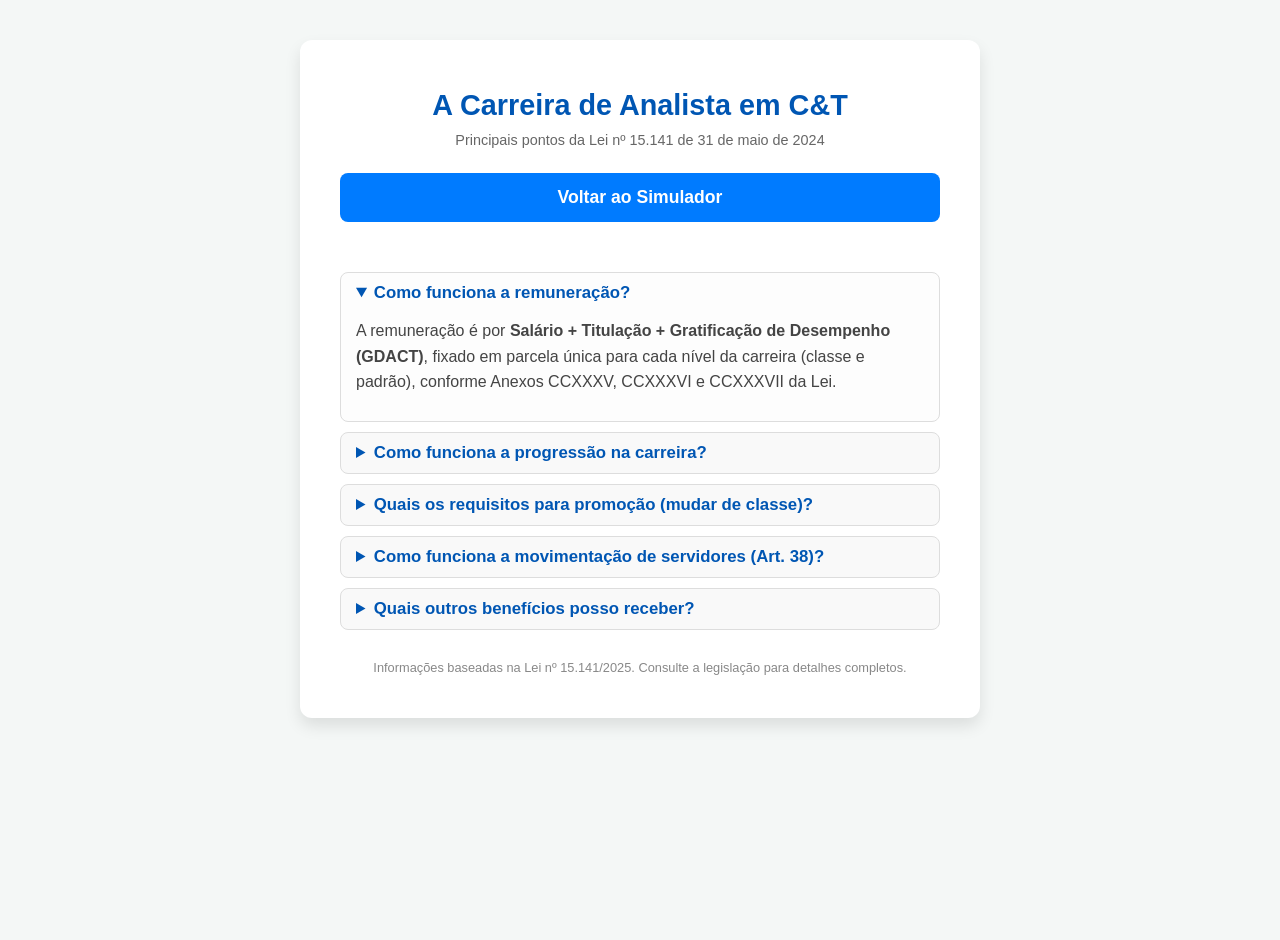
==== carreira.html @ f3e69479 "Add files via upload v1.0" ====
<!DOCTYPE html>
<html lang="pt-BR">
<head>
    <meta charset="UTF-8">
    <meta name="viewport" content="width=device-width, initial-scale=1.0">
    <title>Sobre a Carreira de Analista em Ciência e Tecnologia - Lei 15.141/2025</title>
    <link rel="stylesheet" href="style.css">
</head>
<body>

    <div class="container">
        <h1>A Carreira de Analista em C&T</h1>
        <p class="subtitle">Principais pontos da Lei nº 15.141 de 31 de maio de 2024</p>
        
        <a href="index.html" class="button-link">Voltar ao Simulador</a>

        <section class="faq-section">
            <details open>
                <summary>Como funciona a remuneração?</summary>
                <p>A remuneração é por <strong>Salário + Titulação + Gratificação de Desempenho (GDACT)</strong>, fixado em parcela única para cada nível da carreira (classe e padrão), conforme Anexos CCXXXV, CCXXXVI e CCXXXVII da Lei.</p>
            </details>
            <details>
                <summary>Como funciona a progressão na carreira?</summary>
                <p>Existem dois tipos de desenvolvimento na carreira:</p>
                <ul>
                    <li><strong>Progressão Funcional:</strong> Passagem de um padrão para o seguinte dentro da mesma classe (ex: de A-I para A-II). Ocorre anualmente e exige avaliação de desempenho satisfatória.</li>
                    <li><strong>Promoção:</strong> Passagem do último padrão de uma classe para o primeiro da classe seguinte (ex: de A-V para B-I). Exige requisitos adicionais de qualificação e experiência.</li>
                </ul>
            </details>
            <details>
                <summary>Quais os requisitos para promoção (mudar de classe)?</summary>
                <p>Conforme o Art. 13, para ser promovido à classe seguinte, o servidor precisa cumprir o interstício de 12 meses no último padrão de sua classe, ter avaliação de desempenho positiva</p>        </details>
             <details>
                <summary>Como funciona a movimentação de servidores (Art. 38)?</summary>
                <p>Após 3 anos de efetivo exercício no cargo, o Analista em TI poderá ser movimentado para atuar em outros órgãos ou entidades da Administração Pública Federal. Essa movimentação, também conhecida como cessão, permite que o servidor tenha experiências em diferentes locais, mas continue pertencendo à carreira de TI em seu órgão de origem. Os detalhes e procedimentos dessa movimentação dependerão de um ato do Poder Executivo Federal.</p>
            </details>
             <details>
                <summary>Quais outros benefícios posso receber?</summary>
                <p>Além do subsídio, o servidor pode ter direito aos benefícios simulados:</p>
                <ul>
                    <li><strong>Auxílio-Alimentação:</strong> Valor fixo mensal.</li>
                    <li><strong>Auxílio-Transporte:</strong> Valor variável, com contrapartida de 6% do subsídio.</li>
                    <li><strong>Auxílio Pré-Escolar (Creche):</strong> Para dependentes até 6 anos.</li>
                    <li><strong>Ressarcimento de Saúde Suplementar:</strong> Valor per capita que varia com a renda e a idade.</li>
                    <li>Pagamentos anuais como <strong>1/3 de férias</strong> e <strong>13º salário</strong>.</li>
                </ul>
            </details>
        </section>

        <div class="footer">
            <p>Informações baseadas na Lei nº 15.141/2025. Consulte a legislação para detalhes completos.</p>
        </div>
    </div>

</body>
</html>
---- style.css ----
body {
    font-family: -apple-system, BlinkMacSystemFont, "Segoe UI", Roboto, Helvetica, Arial, sans-serif;
    background-color: #f4f7f6;
    color: #333;
    display: flex;
    justify-content: center;
    align-items: flex-start;
    min-height: 100vh;
    margin: 0;
    padding: 20px;
}
.container {
    background-color: #ffffff;
    padding: 30px 40px;
    border-radius: 12px;
    box-shadow: 0 8px 16px rgba(0,0,0,0.1);
    width: 100%;
    max-width: 600px;
    margin: 20px 0;
}
h1 {
    color: #0056b3;
    text-align: center;
    font-size: 1.8em;
    margin-bottom: 10px;
}
p.subtitle {
    text-align: center;
    margin-top: 0;
    margin-bottom: 25px;
    color: #666;
    font-size: 0.9em;
}
.form-group { margin-bottom: 20px; }
.form-row { display: flex; gap: 15px; flex-wrap: wrap; }
.form-row .form-group { flex: 1 1 100px; }
fieldset {
    border: 1px solid #ddd;
    border-radius: 8px;
    padding: 15px 15px 0 15px;
    margin-bottom: 20px;
}
legend {
    font-weight: 600;
    color: #0056b3;
    padding: 0 10px;
    font-size: 1.1em;
}
label {
    display: block;
    margin-bottom: 8px;
    font-weight: 600;
    color: #555;
    font-size: 0.9em;
}
input, select {
    width: 100%;
    padding: 12px;
    border: 1px solid #ccc;
    border-radius: 8px;
    background-color: #fff;
    font-size: 1em;
    box-sizing: border-box;
}
input[type="number"]::-webkit-outer-spin-button,
input[type="number"]::-webkit-inner-spin-button {
    -webkit-appearance: none;
    margin: 0;
}
input[type="number"] { -moz-appearance: textfield; }
button, .button-link {
    width: 100%;
    padding: 14px;
    background-color: #007bff;
    color: #ffffff;
    border: none;
    border-radius: 8px;
    font-size: 1.1em;
    font-weight: bold;
    cursor: pointer;
    text-align: center;
    text-decoration: none;
    display: inline-block;
    box-sizing: border-box;
    transition: background-color 0.3s;
}
button:hover, .button-link:hover { background-color: #0056b3; }
#results { margin-top: 30px; padding-top: 20px; border-top: 1px solid #eee; }
#results h2 { text-align: center; color: #333; margin-bottom: 20px; }
.result-item { display: flex; justify-content: space-between; padding: 10px 5px; border-bottom: 1px solid #f0f0f0; font-size: 1.05em; }
.result-item:last-child { border-bottom: none; }
.result-item span { font-weight: 500; }
.result-item span.label { color: #555; }
.result-item span.value.positive { color: #28a745; }
.result-item span.value.negative { color: #dc3545; }
.result-item#net-salary-item { font-size: 1.2em; font-weight: bold; background-color: #e7f3ff; padding: 15px; margin-top: 10px; border-radius: 8px; }
.result-item#net-salary-item span.value { color: #0056b3; }
.faq-section { margin-top: 20px; }
.faq-section h2 { text-align: center; color: #333; margin-bottom: 25px; }
.faq-section details { background-color: #f9f9f9; border: 1px solid #ddd; border-radius: 8px; margin-bottom: 10px; padding: 10px 15px; }
.faq-section details[open] { background-color: #fdfdfd; }
.faq-section summary { font-weight: 600; color: #0056b3; cursor: pointer; font-size: 1.05em; }
.faq-section details p, .faq-section details ul { margin-top: 15px; line-height: 1.6; color: #444; }
.faq-section ul { padding-left: 20px; }
.footer { text-align: center; margin-top: 30px; font-size: 0.8em; color: #888; }
.footer p { margin-top: 15px;}
.info-link { font-size: 1em; color: #007bff; text-decoration: none; }
.info-link:hover { text-decoration: underline; }
.button-link { margin-bottom: 30px; }
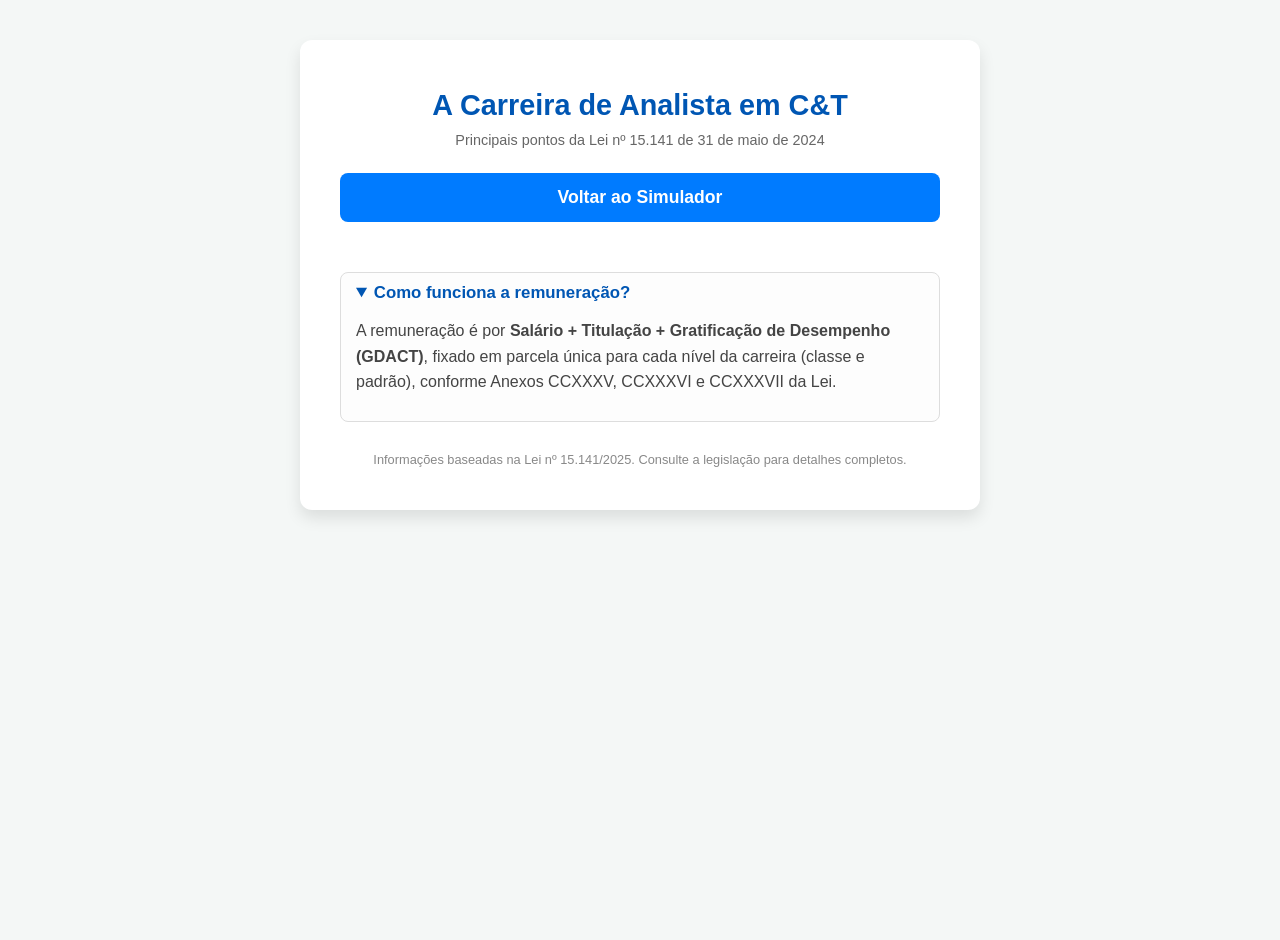
==== commit aeb995be: "Inclusao de GSISP GSISTE e FCE" ====
--- a/carreira.html
+++ b/carreira.html
@@ -19,32 +19,6 @@
                 <summary>Como funciona a remuneração?</summary>
                 <p>A remuneração é por <strong>Salário + Titulação + Gratificação de Desempenho (GDACT)</strong>, fixado em parcela única para cada nível da carreira (classe e padrão), conforme Anexos CCXXXV, CCXXXVI e CCXXXVII da Lei.</p>
             </details>
-            <details>
-                <summary>Como funciona a progressão na carreira?</summary>
-                <p>Existem dois tipos de desenvolvimento na carreira:</p>
-                <ul>
-                    <li><strong>Progressão Funcional:</strong> Passagem de um padrão para o seguinte dentro da mesma classe (ex: de A-I para A-II). Ocorre anualmente e exige avaliação de desempenho satisfatória.</li>
-                    <li><strong>Promoção:</strong> Passagem do último padrão de uma classe para o primeiro da classe seguinte (ex: de A-V para B-I). Exige requisitos adicionais de qualificação e experiência.</li>
-                </ul>
-            </details>
-            <details>
-                <summary>Quais os requisitos para promoção (mudar de classe)?</summary>
-                <p>Conforme o Art. 13, para ser promovido à classe seguinte, o servidor precisa cumprir o interstício de 12 meses no último padrão de sua classe, ter avaliação de desempenho positiva</p>        </details>
-             <details>
-                <summary>Como funciona a movimentação de servidores (Art. 38)?</summary>
-                <p>Após 3 anos de efetivo exercício no cargo, o Analista em TI poderá ser movimentado para atuar em outros órgãos ou entidades da Administração Pública Federal. Essa movimentação, também conhecida como cessão, permite que o servidor tenha experiências em diferentes locais, mas continue pertencendo à carreira de TI em seu órgão de origem. Os detalhes e procedimentos dessa movimentação dependerão de um ato do Poder Executivo Federal.</p>
-            </details>
-             <details>
-                <summary>Quais outros benefícios posso receber?</summary>
-                <p>Além do subsídio, o servidor pode ter direito aos benefícios simulados:</p>
-                <ul>
-                    <li><strong>Auxílio-Alimentação:</strong> Valor fixo mensal.</li>
-                    <li><strong>Auxílio-Transporte:</strong> Valor variável, com contrapartida de 6% do subsídio.</li>
-                    <li><strong>Auxílio Pré-Escolar (Creche):</strong> Para dependentes até 6 anos.</li>
-                    <li><strong>Ressarcimento de Saúde Suplementar:</strong> Valor per capita que varia com a renda e a idade.</li>
-                    <li>Pagamentos anuais como <strong>1/3 de férias</strong> e <strong>13º salário</strong>.</li>
-                </ul>
-            </details>
         </section>
 
         <div class="footer">
--- a/style.css
+++ b/style.css
@@ -84,6 +84,32 @@
     box-sizing: border-box;
     transition: background-color 0.3s;
 }
+
+/* CSS corrigido */
+.radio {
+  display: flex;
+  gap: 20px;
+  align-items: center;
+  padding-top: 8px;
+}
+
+.radio label {
+  display: flex;
+  align-items: center;
+  gap: 8px;
+  cursor: pointer;
+  font-weight: 600;
+  color: #555;
+}
+
+/* Opcional: aumenta a área clicável do rádio e ajusta tamanho */
+.radio input[type="radio"] {
+  width: 16px;
+  height: 16px;
+  margin: 0;
+}
+
+
 button:hover, .button-link:hover { background-color: #0056b3; }
 #results { margin-top: 30px; padding-top: 20px; border-top: 1px solid #eee; }
 #results h2 { text-align: center; color: #333; margin-bottom: 20px; }
@@ -95,6 +121,8 @@
 .result-item span.value.negative { color: #dc3545; }
 .result-item#net-salary-item { font-size: 1.2em; font-weight: bold; background-color: #e7f3ff; padding: 15px; margin-top: 10px; border-radius: 8px; }
 .result-item#net-salary-item span.value { color: #0056b3; }
+.result-item#net-salaryB-item { font-size: 1.2em; font-weight: bold; background-color: #f7f0c4; padding: 15px; margin-top: 10px; border-radius: 8px; }
+.result-item#net-salaryB-item span.value { color: #000; }
 .faq-section { margin-top: 20px; }
 .faq-section h2 { text-align: center; color: #333; margin-bottom: 25px; }
 .faq-section details { background-color: #f9f9f9; border: 1px solid #ddd; border-radius: 8px; margin-bottom: 10px; padding: 10px 15px; }
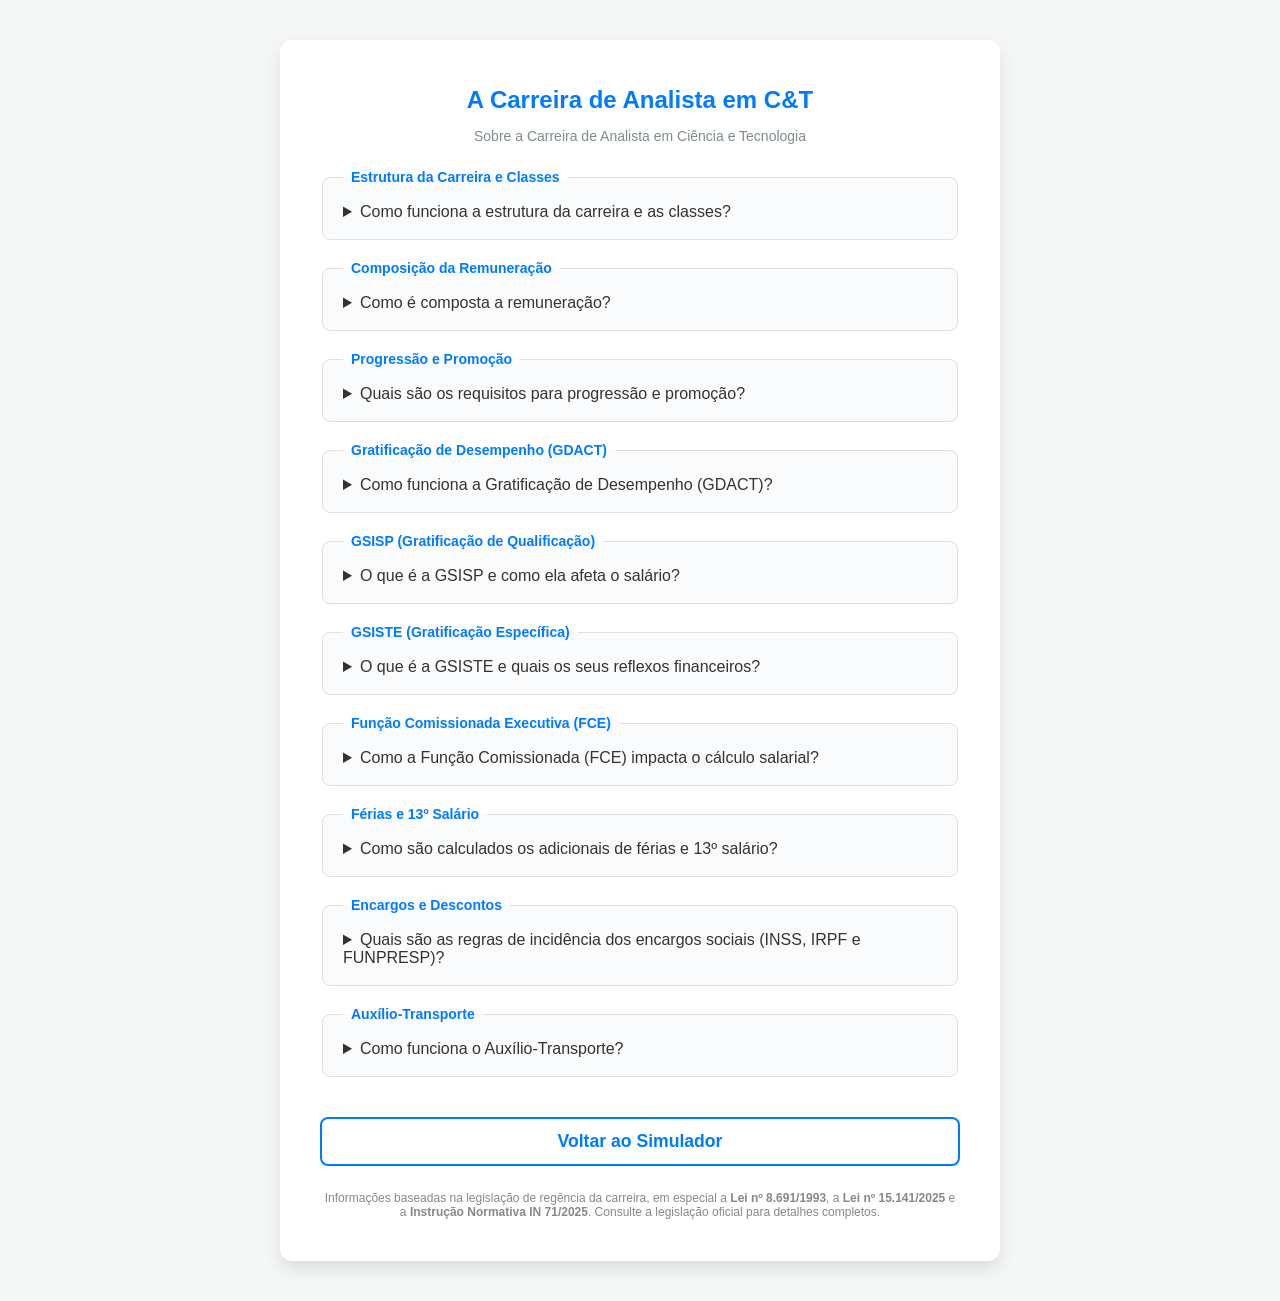
==== commit 3f7d2bbd: "Alteração da página sobre a carreira para nova versão do simulador" ====
--- a/carreira.html
+++ b/carreira.html
@@ -3,28 +3,103 @@
 <head>
     <meta charset="UTF-8">
     <meta name="viewport" content="width=device-width, initial-scale=1.0">
-    <title>Sobre a Carreira de Analista em Ciência e Tecnologia - Lei 15.141/2025</title>
+    <title>Sobre a Carreira de Analista em Ciência e Tecnologia</title>
     <link rel="stylesheet" href="style.css">
 </head>
 <body>
 
     <div class="container">
         <h1>A Carreira de Analista em C&T</h1>
-        <p class="subtitle">Principais pontos da Lei nº 15.141 de 31 de maio de 2024</p>
-        
-        <a href="index.html" class="button-link">Voltar ao Simulador</a>
+        <p class="subtitle">Sobre a Carreira de Analista em Ciência e Tecnologia</p>
 
         <section class="faq-section">
-            <details open>
-                <summary>Como funciona a remuneração?</summary>
-                <p>A remuneração é por <strong>Salário + Titulação + Gratificação de Desempenho (GDACT)</strong>, fixado em parcela única para cada nível da carreira (classe e padrão), conforme Anexos CCXXXV, CCXXXVI e CCXXXVII da Lei.</p>
-            </details>
+            <fieldset>
+                <legend>Estrutura da Carreira e Classes</legend>
+                <details>
+                    <summary>Como funciona a estrutura da carreira e as classes?</summary>
+                    <p>A carreira é estruturada com base na <strong>Lei nº 8.691/1993</strong> e atualizada pelas disposições da <strong>Lei nº 15.141/2025</strong>. As antigas denominações e classes foram reorganizadas de forma uniforme em quatro grandes classes: <strong>Especial, C, B e A</strong>. O cargo de Analista em Ciência e Tecnologia é de nível superior e prevê requisitos específicos de titulação e experiência para o avanço e promoção entre as classes.</p>
+                </details>
+            </fieldset>
+
+            <fieldset>
+                <legend>Composição da Remuneração</legend>
+                <details>
+                    <summary>Como é composta a remuneração?</summary>
+                    <p>A remuneração básica é composta pelo <strong>Vencimento Básico (VB)</strong> somado à <strong>Retribuição por Titulação (RT)</strong> (quando aplicável: Pós-graduação/Especialização, Mestrado ou Doutorado) e à <strong>Gratificação de Desempenho da Carreira de Ciência e Tecnologia (GDACT)</strong>, calculada com base na pontuação de avaliação de desempenho do servidor, conforme os anexos da legislação vigente.</p>
+                </details>
+            </fieldset>
+
+            <fieldset>
+                <legend>Progressão e Promoção</legend>
+                <details>
+                    <summary>Quais são os requisitos para progressão e promoção?</summary>
+                    <p>A <strong>progressão</strong> ocorre de um padrão para o seguinte dentro da mesma classe, mediante cumprimento de interstício temporal e avaliação de desempenho satisfatória. Já a <strong>promoção</strong> consiste na passagem de uma classe para a inicial da classe superior, exigindo requisitos adicionais de capacitação, tempo de permanência e titulação acadêmica conforme regulamentação específica da carreira.</p>
+                </details>
+            </fieldset>
+
+            <fieldset>
+                <legend>Gratificação de Desempenho (GDACT)</legend>
+                <details>
+                    <summary>Como funciona a Gratificação de Desempenho (GDACT)?</summary>
+                    <p>A GDACT é atribuída em função do alcance de metas de desempenho institucional e individual. No simulador, o valor é obtido multiplicando-se a quantidade de pontos informada (geralmente variando de 80 a 100 pontos) pelo valor unitário do ponto correspondente ao padrão e classe do servidor na tabela da lei.</p>
+                </details>
+            </fieldset>
+
+            <fieldset>
+                <legend>GSISP (Gratificação de Qualificação)</legend>
+                <details>
+                    <summary>O que é a GSISP e como ela afeta o salário?</summary>
+                    <p>A <strong>GSISP (Gratificação de Desempenho de Atividade de Ciência, Tecnologia, Inovação e Produção de Conhecimento)</strong> é um adicional de caráter específico aplicável a servidores que atuam em áreas contempladas. No simulador, quando selecionada como "Sim", o sistema incorpora o valor fixo correspondente à base de cálculo de rendimentos tributáveis, férias e gratificações de 13º salário conforme o período.</p>
+                </details>
+            </fieldset>
+
+            <fieldset>
+                <legend>GSISTE (Gratificação Específica)</legend>
+                <details>
+                    <summary>O que é a GSISTE e quais os seus reflexos financeiros?</summary>
+                    <p>A <strong>GSISTE</strong> é outra gratificação específica prevista na estrutura remuneratória da carreira de C&T. Ao ser ativada no simulador, ela adiciona o valor correspondente à remuneração bruta mensal do servidor, compondo também as bases de cálculo para incidência de encargos sociais e proporcionalidades em 13º e férias.</p>
+                </details>
+            </fieldset>
+
+            <fieldset>
+                <legend>Função Comissionada Executiva (FCE)</legend>
+                <details>
+                    <summary>Como a Função Comissionada (FCE) impacta o cálculo salarial?</summary>
+                    <p>A <strong>FCE (Função Comissionada Executiva)</strong> representa os cargos de chefia, direção e assessoramento exercidos no âmbito da administração pública federal. No simulador, ao selecionar o código da FCE correspondente, o valor estipulado em tabela própria é somado diretamente aos rendimentos tributáveis do servidor, refletindo nas bases de férias e nas gratificações proporcionais de 13º salário.</p>
+                </details>
+            </fieldset>
+
+            <fieldset>
+                <legend>Férias e 13º Salário</legend>
+                <details>
+                    <summary>Como são calculados os adicionais de férias e 13º salário?</summary>
+                    <p>O <strong>1/3 constitucional de férias</strong> é calculado sobre a base de férias proporcional aos meses trabalhados no ano. O <strong>13º salário</strong> é pago em duas parcelas: a 1ª parcela corresponde a 50% da base proporcional sem descontos, enquanto a 2ª parcela apura o total devido no ano, abate a primeira parcela e aplica os encargos devidos de INSS, IRPF e FUNPRESP.</p>
+                </details>
+            </fieldset>
+
+            <fieldset>
+                <legend>Encargos e Descontos</legend>
+                <details>
+                    <summary>Quais são as regras de incidência dos encargos sociais (INSS, IRPF e FUNPRESP)?</summary>
+                    <p>O <strong>INSS</strong> é calculado de forma progressiva por faixas de remuneração até o teto do RGPS. O <strong>IRPF</strong> segue a tabela progressiva e regras de dedução/redutores vigentes para o ano-calendário. O <strong>FUNPRESP</strong> representa a previdência complementar facultativa/necessária de 8,5% incidente sobre o valor que supera o teto do INSS.</p>
+                </details>
+            </fieldset>
+
+            <fieldset>
+                <legend>Auxílio-Transporte</legend>
+                <details>
+                    <summary>Como funciona o Auxílio-Transporte?</summary>
+                    <p>O Auxílio-Transporte é regulamentado pela <strong>Instrução Normativa IN 71/2025</strong>, sendo concedido para custeio parcial de despesas com transporte coletivo em deslocamentos residência-trabalho-residência, deduzindo-se a cota de participação obrigatória do servidor equivalente a 6% do Vencimento Básico proporcional aos dias úteis.</p>
+                </details>
+            </fieldset>
         </section>
 
+        <a href="index.html" class="button-link" style="margin-top: 20px;">Voltar ao Simulador</a>
+
         <div class="footer">
-            <p>Informações baseadas na Lei nº 15.141/2025. Consulte a legislação para detalhes completos.</p>
+            <p>Informações baseadas na legislação de regência da carreira, em especial a <strong>Lei nº 8.691/1993</strong>, a <strong>Lei nº 15.141/2025</strong> e a <strong>Instrução Normativa IN 71/2025</strong>. Consulte a legislação oficial para detalhes completos.</p>
         </div>
     </div>
 
 </body>
-</html>+</html>
--- a/style.css
+++ b/style.css
@@ -9,71 +9,250 @@
     margin: 0;
     padding: 20px;
 }
+
 .container {
     background-color: #ffffff;
     padding: 30px 40px;
     border-radius: 12px;
     box-shadow: 0 8px 16px rgba(0,0,0,0.1);
     width: 100%;
-    max-width: 600px;
+    max-width: 720px;
     margin: 20px 0;
-}
+    box-sizing: border-box;
+}
+
 h1 {
-    color: #0056b3;
-    text-align: center;
-    font-size: 1.8em;
-    margin-bottom: 10px;
-}
-p.subtitle {
-    text-align: center;
-    margin-top: 0;
+    font-size: 24px;
+    margin-bottom: 5px;
+    color: #007bff;
+    text-align: center;
+}
+
+.subtitle {
+    text-align: center;
+    color: #7f8c8d;
+    font-size: 14px;
     margin-bottom: 25px;
-    color: #666;
-    font-size: 0.9em;
-}
-.form-group { margin-bottom: 20px; }
-.form-row { display: flex; gap: 15px; flex-wrap: wrap; }
-.form-row .form-group { flex: 1 1 100px; }
+}
+
 fieldset {
-    border: 1px solid #ddd;
+    border: 1px solid #e0e0e0;
     border-radius: 8px;
-    padding: 15px 15px 0 15px;
+    padding: 18px 20px;
     margin-bottom: 20px;
-}
+    background-color: #fafbfc;
+}
+
 legend {
     font-weight: 600;
-    color: #0056b3;
-    padding: 0 10px;
-    font-size: 1.1em;
-}
-label {
+    color: #007bff;
+    padding: 0 8px;
+    font-size: 14px;
+}
+
+.form-row {
+    display: flex;
+    flex-wrap: wrap;
+    gap: 15px;
+}
+
+.form-group {
+    flex: 1 1 200px;
+    display: flex;
+    flex-direction: column;
+    margin-bottom: 12px;
+}
+
+.form-group label {
+    font-size: 13px;
+    font-weight: 500;
+    margin-bottom: 6px;
+    color: #555;
     display: block;
+}
+
+.form-group input, .form-group select {
+    padding: 8px 12px;
+    border: 1px solid #ccc;
+    border-radius: 6px;
+    font-size: 14px;
+    background-color: #fff;
+    width: 100%;
+    box-sizing: border-box;
+}
+
+.form-group input:focus, .form-group select:focus {
+    border-color: #007bff;
+    outline: none;
+    box-shadow: 0 0 4px rgba(0,123,255,0.3);
+}
+
+.radio {
+    display: flex;
+    gap: 20px;
+    align-items: center;
+    min-height: 38px;
+}
+
+.radio label {
+    font-weight: normal;
+    margin-bottom: 0;
+    cursor: pointer;
+    display: inline-flex;
+    align-items: center;
+    gap: 8px;
+}
+
+.radio input[type="radio"] {
+    width: 16px;
+    height: 16px;
+    margin: 0;
+    cursor: pointer;
+}
+
+.toggle-button {
+    display: flex;
+    align-items: center;
+    cursor: pointer;
+    font-weight: normal;
+    background: #fff;
+    border: 1px solid #ccc;
+    padding: 10px 14px;
+    border-radius: 6px;
+    width: 100%;
+    box-sizing: border-box;
+}
+
+.toggle-button input[type="checkbox"] {
+    width: 16px;
+    height: 16px;
+    margin-right: 10px;
+    margin-top: 0;
+    margin-bottom: 0;
+    cursor: pointer;
+    flex-shrink: 0;
+    vertical-align: middle;
+}
+
+.toggle-button span {
+    line-height: 1.2;
+    vertical-align: middle;
+}
+
+/* Apenas tag button padrão */
+button {
+    background-color: #007bff;
+    color: white;
+    border: none;
+    padding: 12px;
+    width: 100%;
+    font-size: 16px;
+    font-weight: 600;
+    border-radius: 6px;
+    cursor: pointer;
+    transition: background-color 0.2s;
+    box-sizing: border-box;
+}
+
+button:hover {
+    background-color: #0056b3;
+}
+
+#results {
+    margin-top: 25px;
+    border-top: 2px solid #eee;
+    padding-top: 20px;
+}
+
+#results h2 {
+    font-size: 18px;
+    color: #2c3e50;
+    margin-bottom: 15px;
+    text-align: left;
+}
+
+.result-item {
+    display: flex;
+    justify-content: space-between;
+    padding: 8px 0;
+    border-bottom: 1px solid #f1f1f1;
+    font-size: 14px;
+}
+
+.result-item .label {
+    color: #555;
+}
+
+.result-item .value {
+    font-weight: 600;
+    color: #2c3e50;
+}
+
+.result-item .value.positive {
+    color: #27ae60;
+}
+
+.result-item .value.negative {
+    color: #c0392b;
+}
+
+#net-salary-item {
+    font-size: 16px;
+    background-color: #e8f8f5;
+    padding: 12px;
+    border-radius: 6px;
+    margin-top: 10px;
+    border-bottom: none;
+}
+
+#net-salary-item .value {
+    color: #16a085;
+}
+
+#net-salaryB-item {
+    font-size: 16px;
+    background-color: #fef9e7;
+    padding: 12px;
+    border-radius: 6px;
+    margin-top: 10px;
+    border-bottom: none;
+}
+
+.footer {
+    text-align: center;
+    margin-top: 25px;
+    font-size: 12px;
+    color: #888;
+}
+
+.info-link {
+    display: inline-block;
     margin-bottom: 8px;
-    font-weight: 600;
-    color: #555;
-    font-size: 0.9em;
-}
-input, select {
-    width: 100%;
-    padding: 12px;
-    border: 1px solid #ccc;
-    border-radius: 8px;
-    background-color: #fff;
-    font-size: 1em;
-    box-sizing: border-box;
-}
-input[type="number"]::-webkit-outer-spin-button,
-input[type="number"]::-webkit-inner-spin-button {
-    -webkit-appearance: none;
-    margin: 0;
-}
-input[type="number"] { -moz-appearance: textfield; }
-button, .button-link {
-    width: 100%;
-    padding: 14px;
-    background-color: #007bff;
-    color: #ffffff;
-    border: none;
+    color: #007bff;
+    text-decoration: none;
+    font-weight: 500;
+}
+
+.info-link:hover {
+    text-decoration: underline;
+}
+
+@media (max-width: 600px) {
+    .container {
+        padding: 15px;
+    }
+    .form-group {
+        flex: 1 1 100% !important;
+    }
+}
+
+/* Estilo isolado e prioritário para o botão link de voltar */
+.button-link {
+    width: 100%;
+    padding: 12px;
+    background-color: #ffffff;
+    color: #007bff;
+    border: 2px solid #007bff;
     border-radius: 8px;
     font-size: 1.1em;
     font-weight: bold;
@@ -82,56 +261,10 @@
     text-decoration: none;
     display: inline-block;
     box-sizing: border-box;
-    transition: background-color 0.3s;
-}
-
-/* CSS corrigido */
-.radio {
-  display: flex;
-  gap: 20px;
-  align-items: center;
-  padding-top: 8px;
-}
-
-.radio label {
-  display: flex;
-  align-items: center;
-  gap: 8px;
-  cursor: pointer;
-  font-weight: 600;
-  color: #555;
-}
-
-/* Opcional: aumenta a área clicável do rádio e ajusta tamanho */
-.radio input[type="radio"] {
-  width: 16px;
-  height: 16px;
-  margin: 0;
-}
-
-
-button:hover, .button-link:hover { background-color: #0056b3; }
-#results { margin-top: 30px; padding-top: 20px; border-top: 1px solid #eee; }
-#results h2 { text-align: center; color: #333; margin-bottom: 20px; }
-.result-item { display: flex; justify-content: space-between; padding: 10px 5px; border-bottom: 1px solid #f0f0f0; font-size: 1.05em; }
-.result-item:last-child { border-bottom: none; }
-.result-item span { font-weight: 500; }
-.result-item span.label { color: #555; }
-.result-item span.value.positive { color: #28a745; }
-.result-item span.value.negative { color: #dc3545; }
-.result-item#net-salary-item { font-size: 1.2em; font-weight: bold; background-color: #e7f3ff; padding: 15px; margin-top: 10px; border-radius: 8px; }
-.result-item#net-salary-item span.value { color: #0056b3; }
-.result-item#net-salaryB-item { font-size: 1.2em; font-weight: bold; background-color: #f7f0c4; padding: 15px; margin-top: 10px; border-radius: 8px; }
-.result-item#net-salaryB-item span.value { color: #000; }
-.faq-section { margin-top: 20px; }
-.faq-section h2 { text-align: center; color: #333; margin-bottom: 25px; }
-.faq-section details { background-color: #f9f9f9; border: 1px solid #ddd; border-radius: 8px; margin-bottom: 10px; padding: 10px 15px; }
-.faq-section details[open] { background-color: #fdfdfd; }
-.faq-section summary { font-weight: 600; color: #0056b3; cursor: pointer; font-size: 1.05em; }
-.faq-section details p, .faq-section details ul { margin-top: 15px; line-height: 1.6; color: #444; }
-.faq-section ul { padding-left: 20px; }
-.footer { text-align: center; margin-top: 30px; font-size: 0.8em; color: #888; }
-.footer p { margin-top: 15px;}
-.info-link { font-size: 1em; color: #007bff; text-decoration: none; }
-.info-link:hover { text-decoration: underline; }
-.button-link { margin-bottom: 30px; }+    transition: all 0.3s ease;
+}
+
+.button-link:hover {
+    background-color: #007bff;
+    color: #ffffff;
+}
